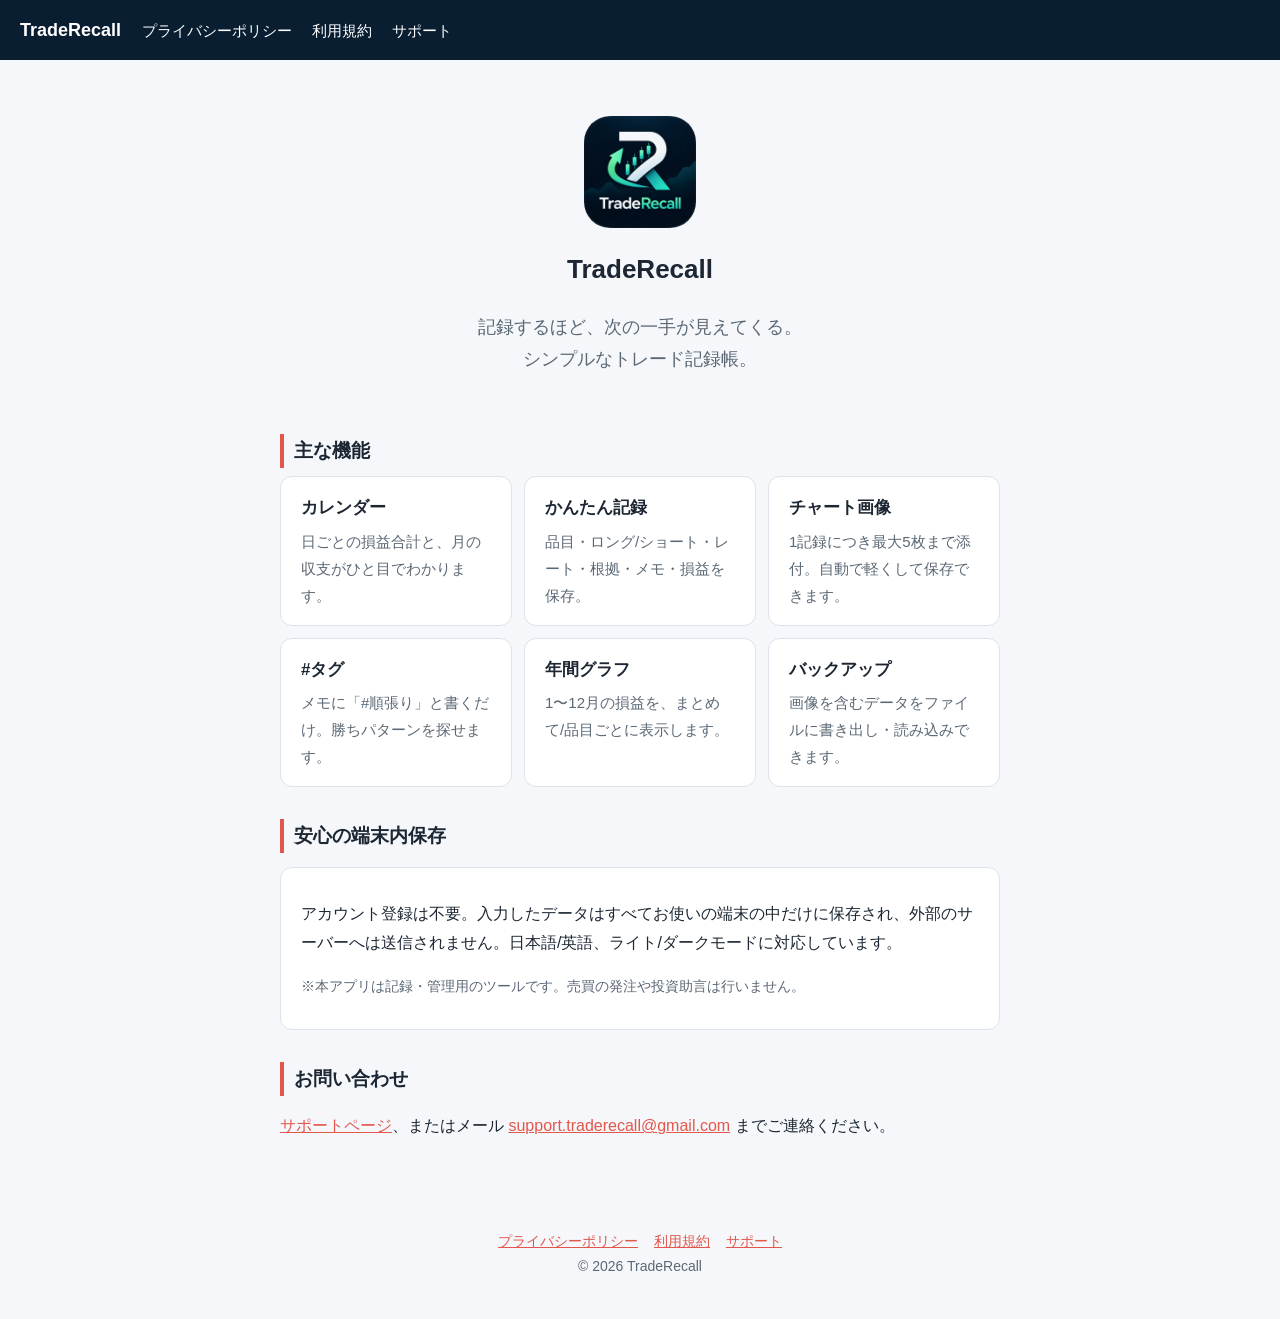
==== index.html @ aee0db61 "公開用ページを追加" ====
<!DOCTYPE html>
<html lang="ja">
<head>
<meta charset="utf-8">
<meta name="viewport" content="width=device-width, initial-scale=1">
<title>TradeRecall - トレード記録帳</title>
<meta name="description" content="TradeRecallは、トレードの損益・根拠・チャート画像を記録して振り返れる、端末内保存のトレード記録アプリです。">
<link rel="stylesheet" href="style.css">
</head>
<body>
<header class="site">
  <a class="brand" href="./">TradeRecall</a>
  <a href="privacy/">プライバシーポリシー</a>
  <a href="terms/">利用規約</a>
  <a href="support/">サポート</a>
</header>
<main>
  <section class="hero">
    <img src="icon.png" alt="TradeRecall アイコン" onerror="this.style.display='none'">
    <h1>TradeRecall</h1>
    <p class="lead">記録するほど、次の一手が見えてくる。<br>シンプルなトレード記録帳。</p>
  </section>

  <h2>主な機能</h2>
  <div class="grid">
    <div class="card"><h3>カレンダー</h3><p>日ごとの損益合計と、月の収支がひと目でわかります。</p></div>
    <div class="card"><h3>かんたん記録</h3><p>品目・ロング/ショート・レート・根拠・メモ・損益を保存。</p></div>
    <div class="card"><h3>チャート画像</h3><p>1記録につき最大5枚まで添付。自動で軽くして保存できます。</p></div>
    <div class="card"><h3>#タグ</h3><p>メモに「#順張り」と書くだけ。勝ちパターンを探せます。</p></div>
    <div class="card"><h3>年間グラフ</h3><p>1〜12月の損益を、まとめて/品目ごとに表示します。</p></div>
    <div class="card"><h3>バックアップ</h3><p>画像を含むデータをファイルに書き出し・読み込みできます。</p></div>
  </div>

  <h2>安心の端末内保存</h2>
  <div class="card">
    <p>アカウント登録は不要。入力したデータはすべてお使いの端末の中だけに保存され、外部のサーバーへは送信されません。日本語/英語、ライト/ダークモードに対応しています。</p>
    <p class="meta">※本アプリは記録・管理用のツールです。売買の発注や投資助言は行いません。</p>
  </div>

  <h2>お問い合わせ</h2>
  <p><a href="support/">サポートページ</a>、またはメール <a data-email href="mailto:support.traderecall@gmail.com">support.traderecall@gmail.com</a> までご連絡ください。</p>
</main>
<footer>
  <a href="privacy/">プライバシーポリシー</a><a href="terms/">利用規約</a><a href="support/">サポート</a>
  <div>© 2026 TradeRecall</div>
</footer>
<script src="config.js"></script>
<script src="site.js"></script>
</body>
</html>
---- style.css ----
:root { --navy: #0a1e32; --accent: #e2574c; --text: #1c2733; --sub: #5b6875; --bg: #f5f7fa; --card: #fff; --line: #dde3ea; }
@media (prefers-color-scheme: dark) {
  :root { --text: #e8edf2; --sub: #9aa8b5; --bg: #0a1e32; --card: #11293f; --line: #223d57; }
}
* { box-sizing: border-box; }
body { margin: 0; font-family: -apple-system, "Hiragino Sans", "Yu Gothic", "Noto Sans JP", sans-serif; line-height: 1.8; color: var(--text); background: var(--bg); }
header.site { background: var(--navy); color: #fff; padding: 14px 20px; }
header.site a { color: #fff; text-decoration: none; margin-right: 16px; font-size: 15px; }
header.site a.brand { font-weight: 700; font-size: 18px; }
main { max-width: 760px; margin: 0 auto; padding: 24px 20px 48px; }
h1 { font-size: 26px; margin: 8px 0 4px; }
h2 { font-size: 19px; margin: 32px 0 8px; padding-left: 10px; border-left: 4px solid var(--accent); }
p, li { font-size: 16px; }
a { color: var(--accent); }
.meta { color: var(--sub); font-size: 14px; }
.card { background: var(--card); border: 1px solid var(--line); border-radius: 12px; padding: 16px 20px; margin: 14px 0; }
.hero { text-align: center; padding: 32px 0 8px; }
.hero p.lead { font-size: 18px; color: var(--sub); }
.hero img { width: 112px; height: 112px; border-radius: 26px; }
.grid { display: grid; grid-template-columns: repeat(auto-fit, minmax(220px, 1fr)); gap: 12px; }
.grid .card { margin: 0; }
.grid h3 { margin: 0 0 4px; font-size: 17px; }
.grid p { margin: 0; font-size: 15px; color: var(--sub); }
details.card summary { cursor: pointer; font-weight: 700; }
footer { text-align: center; color: var(--sub); font-size: 14px; padding: 24px 20px 40px; }
footer a { margin: 0 8px; }
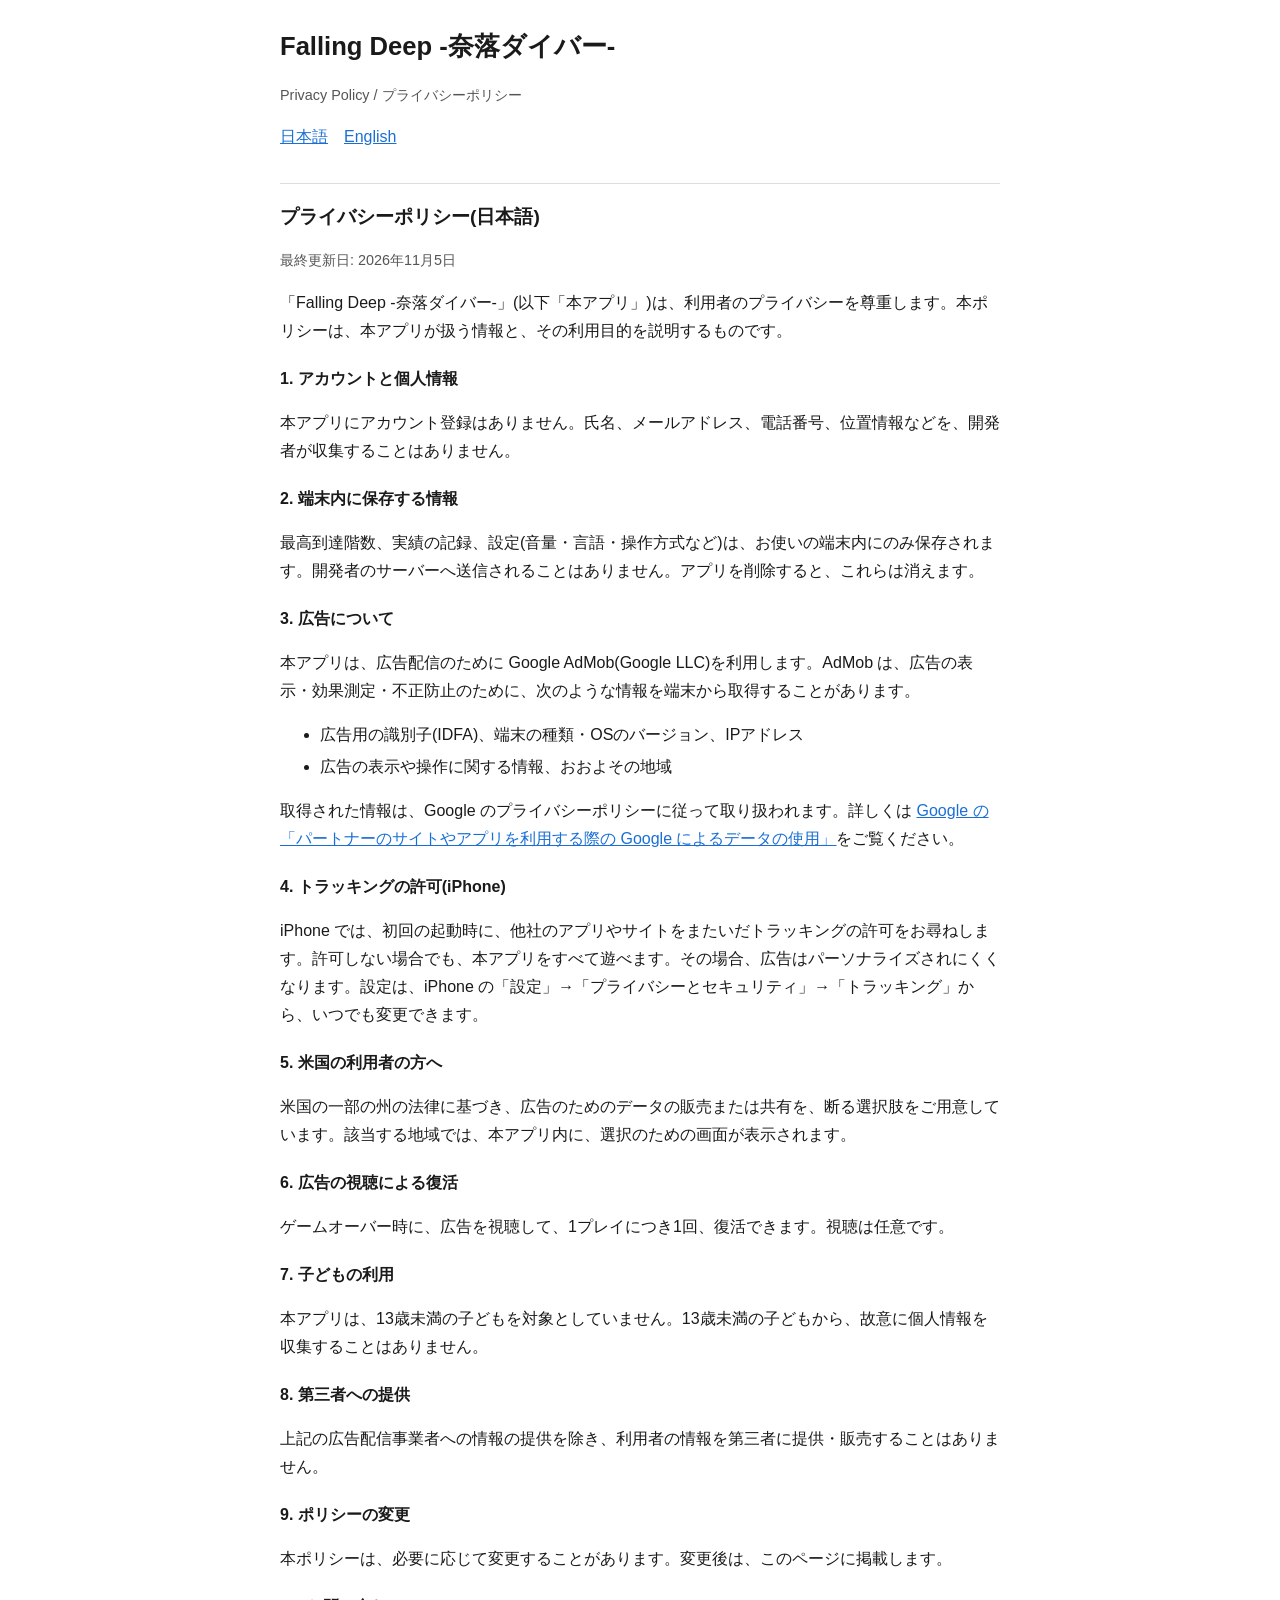
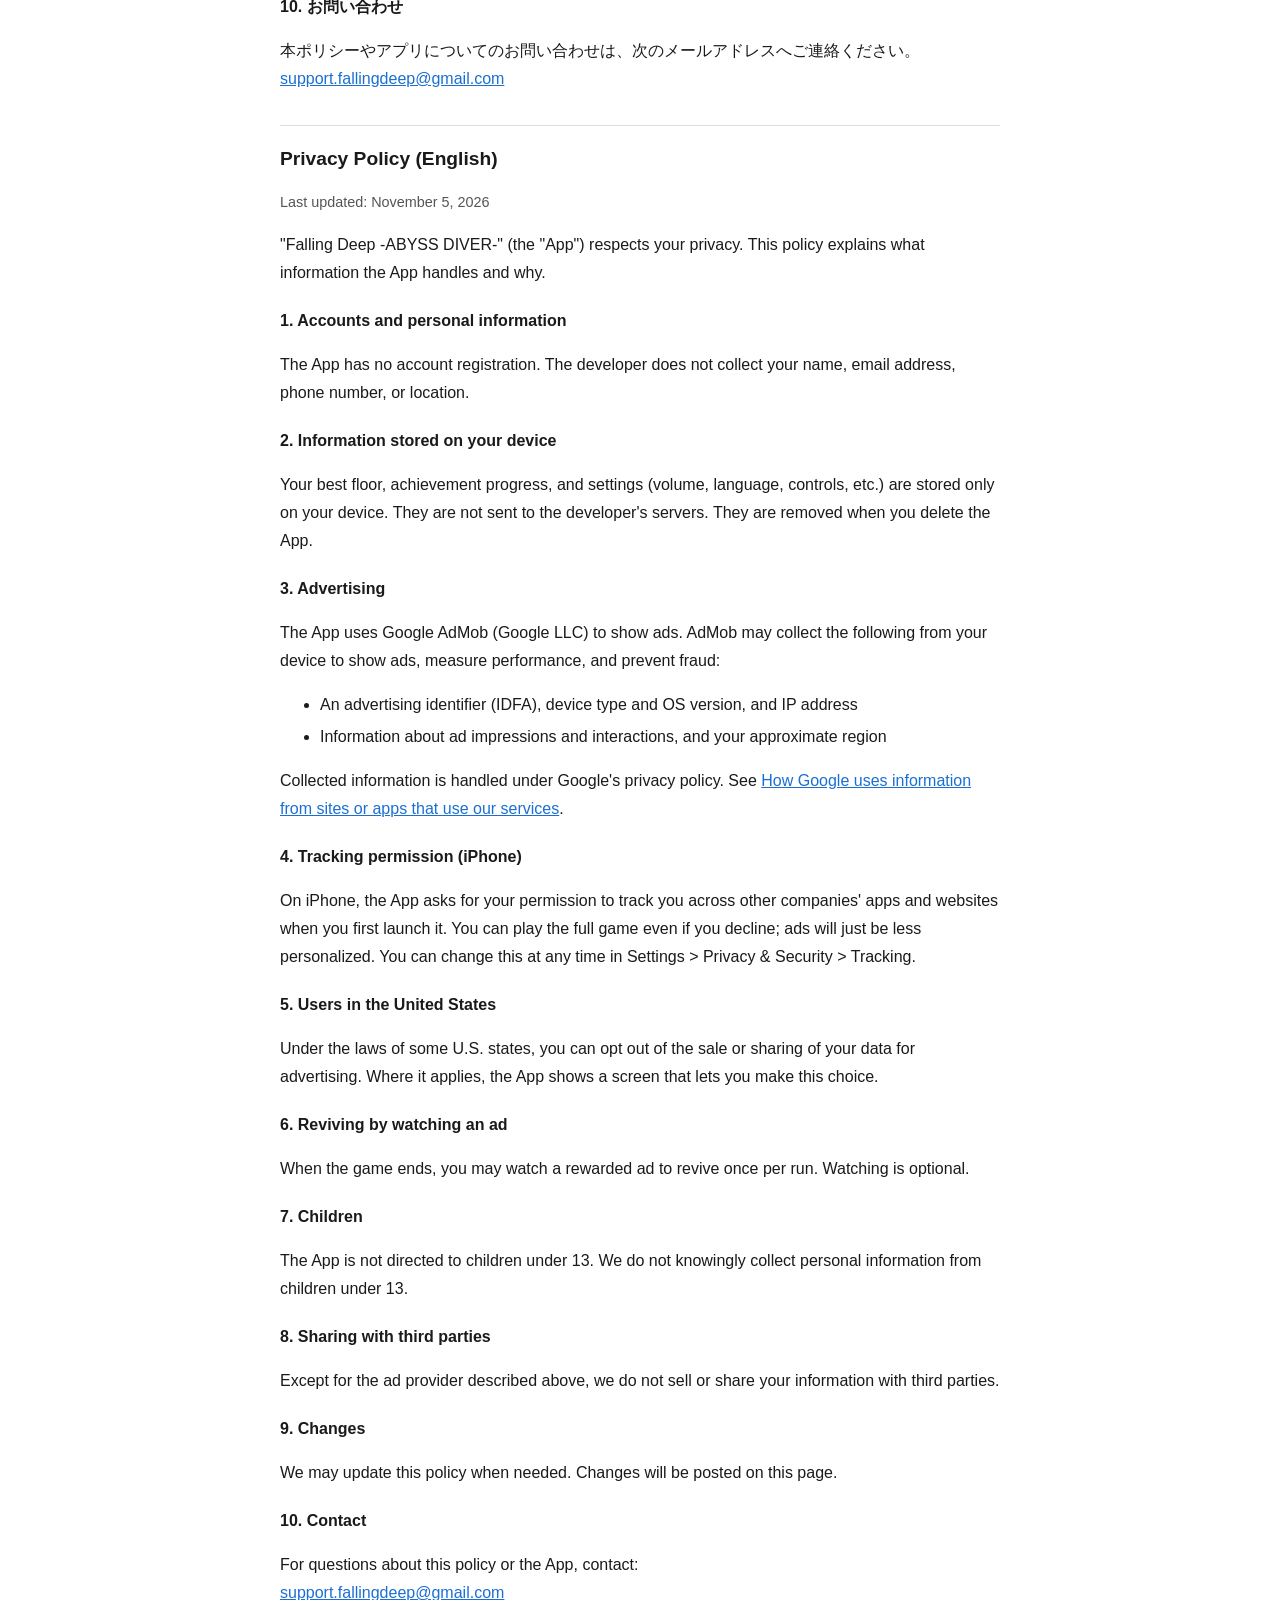
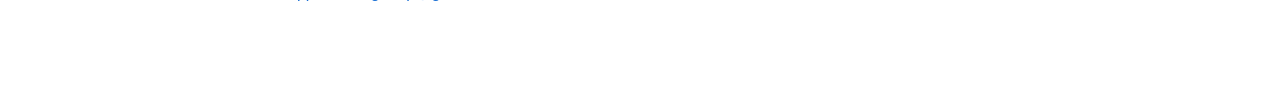
==== commit fd033981: "Add files via upload" ====
--- a/index.html
+++ b/index.html
@@ -1,50 +1,112 @@
-<!DOCTYPE html>
+<!doctype html>
 <html lang="ja">
 <head>
 <meta charset="utf-8">
 <meta name="viewport" content="width=device-width, initial-scale=1">
-<title>TradeRecall - トレード記録帳</title>
-<meta name="description" content="TradeRecallは、トレードの損益・根拠・チャート画像を記録して振り返れる、端末内保存のトレード記録アプリです。">
-<link rel="stylesheet" href="style.css">
+<title>Falling Deep - Privacy Policy / プライバシーポリシー</title>
+<style>
+  :root { --bg:#fff; --fg:#1a1a1a; --dim:#555; --line:#ddd; --accent:#1a6fd4; }
+  @media (prefers-color-scheme: dark) { :root { --bg:#111; --fg:#e8e8e8; --dim:#aaa; --line:#333; --accent:#6fb0ff; } }
+  body { background:var(--bg); color:var(--fg); font:16px/1.75 -apple-system, "Segoe UI", "Hiragino Sans", "Yu Gothic", sans-serif; margin:0; }
+  main { max-width:720px; margin:0 auto; padding:24px 16px 64px; }
+  h1 { font-size:1.6rem; margin:0 0 4px; }
+  h2 { font-size:1.2rem; margin:32px 0 8px; padding-top:16px; border-top:1px solid var(--line); }
+  h3 { font-size:1rem; margin:20px 0 4px; }
+  a { color:var(--accent); }
+  .dim { color:var(--dim); font-size:.9rem; }
+  nav a { margin-right:16px; }
+  li { margin:4px 0; }
+</style>
 </head>
 <body>
-<header class="site">
-  <a class="brand" href="./">TradeRecall</a>
-  <a href="privacy/">プライバシーポリシー</a>
-  <a href="terms/">利用規約</a>
-  <a href="support/">サポート</a>
-</header>
 <main>
-  <section class="hero">
-    <img src="icon.png" alt="TradeRecall アイコン" onerror="this.style.display='none'">
-    <h1>TradeRecall</h1>
-    <p class="lead">記録するほど、次の一手が見えてくる。<br>シンプルなトレード記録帳。</p>
-  </section>
+<h1>Falling Deep -奈落ダイバー-</h1>
+<p class="dim">Privacy Policy / プライバシーポリシー</p>
+<nav><a href="#ja">日本語</a><a href="#en">English</a></nav>
 
-  <h2>主な機能</h2>
-  <div class="grid">
-    <div class="card"><h3>カレンダー</h3><p>日ごとの損益合計と、月の収支がひと目でわかります。</p></div>
-    <div class="card"><h3>かんたん記録</h3><p>品目・ロング/ショート・レート・根拠・メモ・損益を保存。</p></div>
-    <div class="card"><h3>チャート画像</h3><p>1記録につき最大5枚まで添付。自動で軽くして保存できます。</p></div>
-    <div class="card"><h3>#タグ</h3><p>メモに「#順張り」と書くだけ。勝ちパターンを探せます。</p></div>
-    <div class="card"><h3>年間グラフ</h3><p>1〜12月の損益を、まとめて/品目ごとに表示します。</p></div>
-    <div class="card"><h3>バックアップ</h3><p>画像を含むデータをファイルに書き出し・読み込みできます。</p></div>
-  </div>
+<section id="ja">
+<h2>プライバシーポリシー(日本語)</h2>
+<p class="dim">最終更新日: 2026年11月5日</p>
+<p>「Falling Deep -奈落ダイバー-」(以下「本アプリ」)は、利用者のプライバシーを尊重します。本ポリシーは、本アプリが扱う情報と、その利用目的を説明するものです。</p>
 
-  <h2>安心の端末内保存</h2>
-  <div class="card">
-    <p>アカウント登録は不要。入力したデータはすべてお使いの端末の中だけに保存され、外部のサーバーへは送信されません。日本語/英語、ライト/ダークモードに対応しています。</p>
-    <p class="meta">※本アプリは記録・管理用のツールです。売買の発注や投資助言は行いません。</p>
-  </div>
+<h3>1. アカウントと個人情報</h3>
+<p>本アプリにアカウント登録はありません。氏名、メールアドレス、電話番号、位置情報などを、開発者が収集することはありません。</p>
 
-  <h2>お問い合わせ</h2>
-  <p><a href="support/">サポートページ</a>、またはメール <a data-email href="mailto:support.traderecall@gmail.com">support.traderecall@gmail.com</a> までご連絡ください。</p>
+<h3>2. 端末内に保存する情報</h3>
+<p>最高到達階数、実績の記録、設定(音量・言語・操作方式など)は、お使いの端末内にのみ保存されます。開発者のサーバーへ送信されることはありません。アプリを削除すると、これらは消えます。</p>
+
+<h3>3. 広告について</h3>
+<p>本アプリは、広告配信のために Google AdMob(Google LLC)を利用します。AdMob は、広告の表示・効果測定・不正防止のために、次のような情報を端末から取得することがあります。</p>
+<ul>
+  <li>広告用の識別子(IDFA)、端末の種類・OSのバージョン、IPアドレス</li>
+  <li>広告の表示や操作に関する情報、おおよその地域</li>
+</ul>
+<p>取得された情報は、Google のプライバシーポリシーに従って取り扱われます。詳しくは <a href="https://policies.google.com/technologies/partner-sites">Google の「パートナーのサイトやアプリを利用する際の Google によるデータの使用」</a>をご覧ください。</p>
+
+<h3>4. トラッキングの許可(iPhone)</h3>
+<p>iPhone では、初回の起動時に、他社のアプリやサイトをまたいだトラッキングの許可をお尋ねします。許可しない場合でも、本アプリをすべて遊べます。その場合、広告はパーソナライズされにくくなります。設定は、iPhone の「設定」→「プライバシーとセキュリティ」→「トラッキング」から、いつでも変更できます。</p>
+
+<h3>5. 米国の利用者の方へ</h3>
+<p>米国の一部の州の法律に基づき、広告のためのデータの販売または共有を、断る選択肢をご用意しています。該当する地域では、本アプリ内に、選択のための画面が表示されます。</p>
+
+<h3>6. 広告の視聴による復活</h3>
+<p>ゲームオーバー時に、広告を視聴して、1プレイにつき1回、復活できます。視聴は任意です。</p>
+
+<h3>7. 子どもの利用</h3>
+<p>本アプリは、13歳未満の子どもを対象としていません。13歳未満の子どもから、故意に個人情報を収集することはありません。</p>
+
+<h3>8. 第三者への提供</h3>
+<p>上記の広告配信事業者への情報の提供を除き、利用者の情報を第三者に提供・販売することはありません。</p>
+
+<h3>9. ポリシーの変更</h3>
+<p>本ポリシーは、必要に応じて変更することがあります。変更後は、このページに掲載します。</p>
+
+<h3>10. お問い合わせ</h3>
+<p>本ポリシーやアプリについてのお問い合わせは、次のメールアドレスへご連絡ください。<br>
+<a href="mailto:support.fallingdeep@gmail.com">support.fallingdeep@gmail.com</a></p>
+</section>
+
+<section id="en">
+<h2>Privacy Policy (English)</h2>
+<p class="dim">Last updated: November 5, 2026</p>
+<p>"Falling Deep -ABYSS DIVER-" (the "App") respects your privacy. This policy explains what information the App handles and why.</p>
+
+<h3>1. Accounts and personal information</h3>
+<p>The App has no account registration. The developer does not collect your name, email address, phone number, or location.</p>
+
+<h3>2. Information stored on your device</h3>
+<p>Your best floor, achievement progress, and settings (volume, language, controls, etc.) are stored only on your device. They are not sent to the developer's servers. They are removed when you delete the App.</p>
+
+<h3>3. Advertising</h3>
+<p>The App uses Google AdMob (Google LLC) to show ads. AdMob may collect the following from your device to show ads, measure performance, and prevent fraud:</p>
+<ul>
+  <li>An advertising identifier (IDFA), device type and OS version, and IP address</li>
+  <li>Information about ad impressions and interactions, and your approximate region</li>
+</ul>
+<p>Collected information is handled under Google's privacy policy. See <a href="https://policies.google.com/technologies/partner-sites">How Google uses information from sites or apps that use our services</a>.</p>
+
+<h3>4. Tracking permission (iPhone)</h3>
+<p>On iPhone, the App asks for your permission to track you across other companies' apps and websites when you first launch it. You can play the full game even if you decline; ads will just be less personalized. You can change this at any time in Settings &gt; Privacy &amp; Security &gt; Tracking.</p>
+
+<h3>5. Users in the United States</h3>
+<p>Under the laws of some U.S. states, you can opt out of the sale or sharing of your data for advertising. Where it applies, the App shows a screen that lets you make this choice.</p>
+
+<h3>6. Reviving by watching an ad</h3>
+<p>When the game ends, you may watch a rewarded ad to revive once per run. Watching is optional.</p>
+
+<h3>7. Children</h3>
+<p>The App is not directed to children under 13. We do not knowingly collect personal information from children under 13.</p>
+
+<h3>8. Sharing with third parties</h3>
+<p>Except for the ad provider described above, we do not sell or share your information with third parties.</p>
+
+<h3>9. Changes</h3>
+<p>We may update this policy when needed. Changes will be posted on this page.</p>
+
+<h3>10. Contact</h3>
+<p>For questions about this policy or the App, contact:<br>
+<a href="mailto:support.fallingdeep@gmail.com">support.fallingdeep@gmail.com</a></p>
+</section>
 </main>
-<footer>
-  <a href="privacy/">プライバシーポリシー</a><a href="terms/">利用規約</a><a href="support/">サポート</a>
-  <div>© 2026 TradeRecall</div>
-</footer>
-<script src="config.js"></script>
-<script src="site.js"></script>
 </body>
 </html>
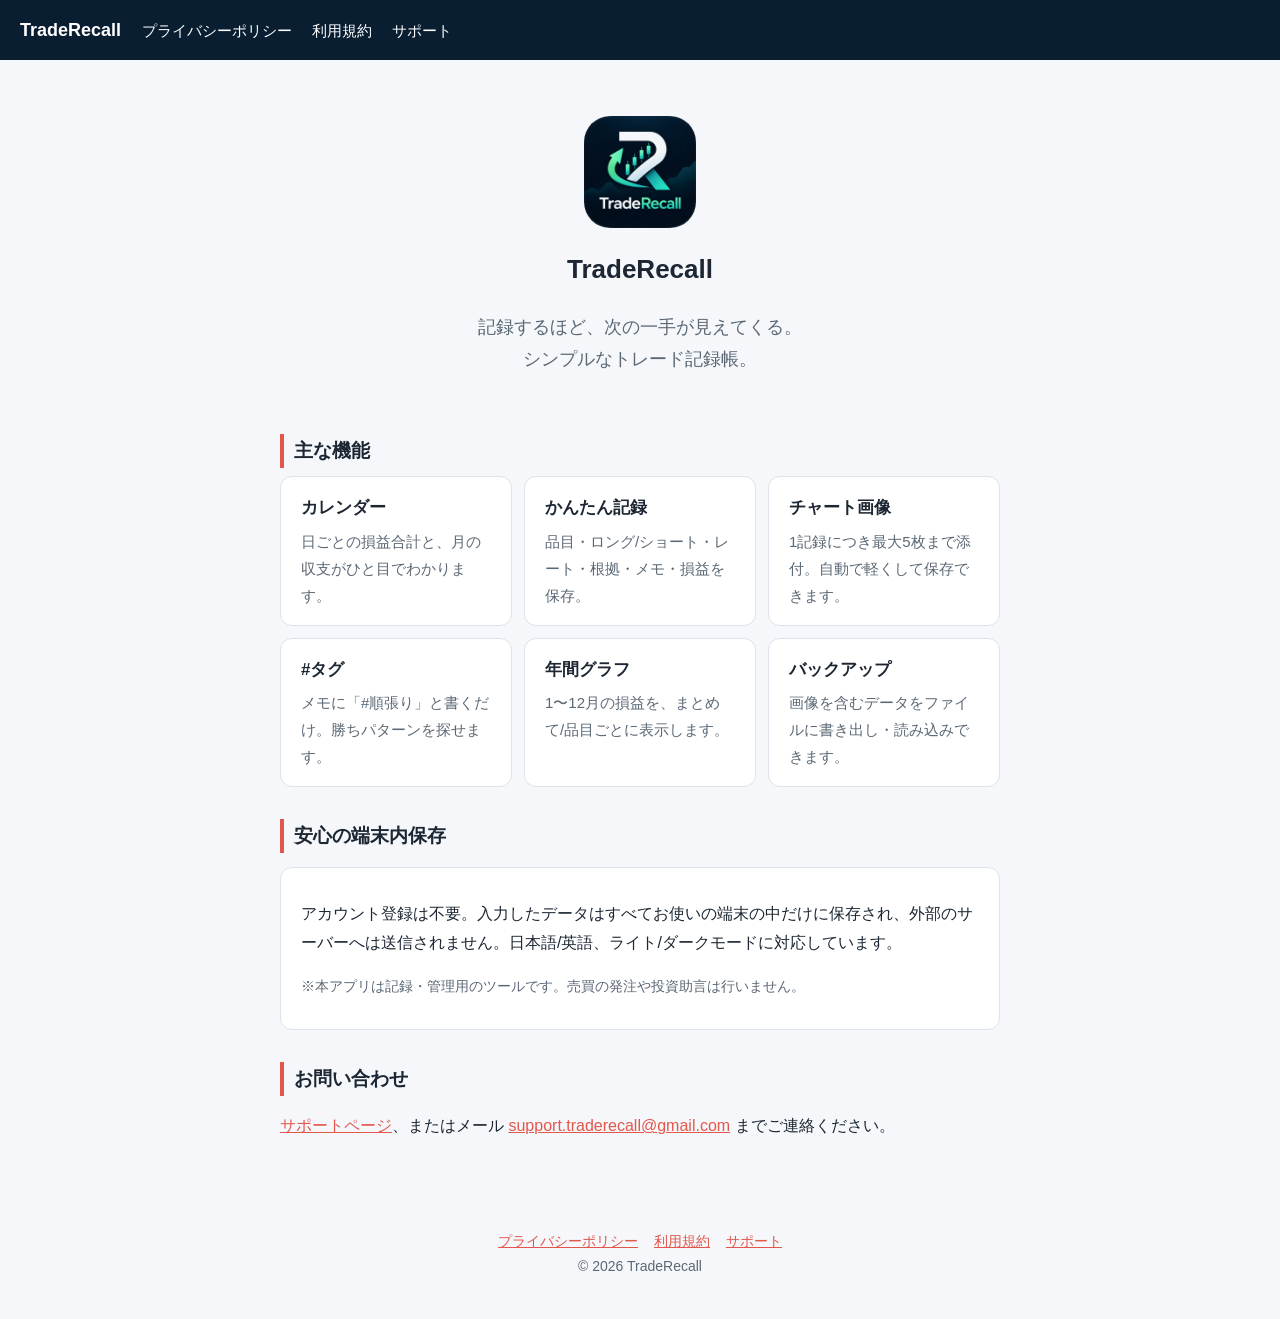
==== commit 93f0ed3c: "トップページ(index.html)を元に戻す" ====
--- a/index.html
+++ b/index.html
@@ -1,112 +1,50 @@
-<!doctype html>
+<!DOCTYPE html>
 <html lang="ja">
 <head>
 <meta charset="utf-8">
 <meta name="viewport" content="width=device-width, initial-scale=1">
-<title>Falling Deep - Privacy Policy / プライバシーポリシー</title>
-<style>
-  :root { --bg:#fff; --fg:#1a1a1a; --dim:#555; --line:#ddd; --accent:#1a6fd4; }
-  @media (prefers-color-scheme: dark) { :root { --bg:#111; --fg:#e8e8e8; --dim:#aaa; --line:#333; --accent:#6fb0ff; } }
-  body { background:var(--bg); color:var(--fg); font:16px/1.75 -apple-system, "Segoe UI", "Hiragino Sans", "Yu Gothic", sans-serif; margin:0; }
-  main { max-width:720px; margin:0 auto; padding:24px 16px 64px; }
-  h1 { font-size:1.6rem; margin:0 0 4px; }
-  h2 { font-size:1.2rem; margin:32px 0 8px; padding-top:16px; border-top:1px solid var(--line); }
-  h3 { font-size:1rem; margin:20px 0 4px; }
-  a { color:var(--accent); }
-  .dim { color:var(--dim); font-size:.9rem; }
-  nav a { margin-right:16px; }
-  li { margin:4px 0; }
-</style>
+<title>TradeRecall - トレード記録帳</title>
+<meta name="description" content="TradeRecallは、トレードの損益・根拠・チャート画像を記録して振り返れる、端末内保存のトレード記録アプリです。">
+<link rel="stylesheet" href="style.css">
 </head>
 <body>
+<header class="site">
+  <a class="brand" href="./">TradeRecall</a>
+  <a href="privacy/">プライバシーポリシー</a>
+  <a href="terms/">利用規約</a>
+  <a href="support/">サポート</a>
+</header>
 <main>
-<h1>Falling Deep -奈落ダイバー-</h1>
-<p class="dim">Privacy Policy / プライバシーポリシー</p>
-<nav><a href="#ja">日本語</a><a href="#en">English</a></nav>
+  <section class="hero">
+    <img src="icon.png" alt="TradeRecall アイコン" onerror="this.style.display='none'">
+    <h1>TradeRecall</h1>
+    <p class="lead">記録するほど、次の一手が見えてくる。<br>シンプルなトレード記録帳。</p>
+  </section>
 
-<section id="ja">
-<h2>プライバシーポリシー(日本語)</h2>
-<p class="dim">最終更新日: 2026年11月5日</p>
-<p>「Falling Deep -奈落ダイバー-」(以下「本アプリ」)は、利用者のプライバシーを尊重します。本ポリシーは、本アプリが扱う情報と、その利用目的を説明するものです。</p>
+  <h2>主な機能</h2>
+  <div class="grid">
+    <div class="card"><h3>カレンダー</h3><p>日ごとの損益合計と、月の収支がひと目でわかります。</p></div>
+    <div class="card"><h3>かんたん記録</h3><p>品目・ロング/ショート・レート・根拠・メモ・損益を保存。</p></div>
+    <div class="card"><h3>チャート画像</h3><p>1記録につき最大5枚まで添付。自動で軽くして保存できます。</p></div>
+    <div class="card"><h3>#タグ</h3><p>メモに「#順張り」と書くだけ。勝ちパターンを探せます。</p></div>
+    <div class="card"><h3>年間グラフ</h3><p>1〜12月の損益を、まとめて/品目ごとに表示します。</p></div>
+    <div class="card"><h3>バックアップ</h3><p>画像を含むデータをファイルに書き出し・読み込みできます。</p></div>
+  </div>
 
-<h3>1. アカウントと個人情報</h3>
-<p>本アプリにアカウント登録はありません。氏名、メールアドレス、電話番号、位置情報などを、開発者が収集することはありません。</p>
+  <h2>安心の端末内保存</h2>
+  <div class="card">
+    <p>アカウント登録は不要。入力したデータはすべてお使いの端末の中だけに保存され、外部のサーバーへは送信されません。日本語/英語、ライト/ダークモードに対応しています。</p>
+    <p class="meta">※本アプリは記録・管理用のツールです。売買の発注や投資助言は行いません。</p>
+  </div>
 
-<h3>2. 端末内に保存する情報</h3>
-<p>最高到達階数、実績の記録、設定(音量・言語・操作方式など)は、お使いの端末内にのみ保存されます。開発者のサーバーへ送信されることはありません。アプリを削除すると、これらは消えます。</p>
-
-<h3>3. 広告について</h3>
-<p>本アプリは、広告配信のために Google AdMob(Google LLC)を利用します。AdMob は、広告の表示・効果測定・不正防止のために、次のような情報を端末から取得することがあります。</p>
-<ul>
-  <li>広告用の識別子(IDFA)、端末の種類・OSのバージョン、IPアドレス</li>
-  <li>広告の表示や操作に関する情報、おおよその地域</li>
-</ul>
-<p>取得された情報は、Google のプライバシーポリシーに従って取り扱われます。詳しくは <a href="https://policies.google.com/technologies/partner-sites">Google の「パートナーのサイトやアプリを利用する際の Google によるデータの使用」</a>をご覧ください。</p>
-
-<h3>4. トラッキングの許可(iPhone)</h3>
-<p>iPhone では、初回の起動時に、他社のアプリやサイトをまたいだトラッキングの許可をお尋ねします。許可しない場合でも、本アプリをすべて遊べます。その場合、広告はパーソナライズされにくくなります。設定は、iPhone の「設定」→「プライバシーとセキュリティ」→「トラッキング」から、いつでも変更できます。</p>
-
-<h3>5. 米国の利用者の方へ</h3>
-<p>米国の一部の州の法律に基づき、広告のためのデータの販売または共有を、断る選択肢をご用意しています。該当する地域では、本アプリ内に、選択のための画面が表示されます。</p>
-
-<h3>6. 広告の視聴による復活</h3>
-<p>ゲームオーバー時に、広告を視聴して、1プレイにつき1回、復活できます。視聴は任意です。</p>
-
-<h3>7. 子どもの利用</h3>
-<p>本アプリは、13歳未満の子どもを対象としていません。13歳未満の子どもから、故意に個人情報を収集することはありません。</p>
-
-<h3>8. 第三者への提供</h3>
-<p>上記の広告配信事業者への情報の提供を除き、利用者の情報を第三者に提供・販売することはありません。</p>
-
-<h3>9. ポリシーの変更</h3>
-<p>本ポリシーは、必要に応じて変更することがあります。変更後は、このページに掲載します。</p>
-
-<h3>10. お問い合わせ</h3>
-<p>本ポリシーやアプリについてのお問い合わせは、次のメールアドレスへご連絡ください。<br>
-<a href="mailto:support.fallingdeep@gmail.com">support.fallingdeep@gmail.com</a></p>
-</section>
-
-<section id="en">
-<h2>Privacy Policy (English)</h2>
-<p class="dim">Last updated: November 5, 2026</p>
-<p>"Falling Deep -ABYSS DIVER-" (the "App") respects your privacy. This policy explains what information the App handles and why.</p>
-
-<h3>1. Accounts and personal information</h3>
-<p>The App has no account registration. The developer does not collect your name, email address, phone number, or location.</p>
-
-<h3>2. Information stored on your device</h3>
-<p>Your best floor, achievement progress, and settings (volume, language, controls, etc.) are stored only on your device. They are not sent to the developer's servers. They are removed when you delete the App.</p>
-
-<h3>3. Advertising</h3>
-<p>The App uses Google AdMob (Google LLC) to show ads. AdMob may collect the following from your device to show ads, measure performance, and prevent fraud:</p>
-<ul>
-  <li>An advertising identifier (IDFA), device type and OS version, and IP address</li>
-  <li>Information about ad impressions and interactions, and your approximate region</li>
-</ul>
-<p>Collected information is handled under Google's privacy policy. See <a href="https://policies.google.com/technologies/partner-sites">How Google uses information from sites or apps that use our services</a>.</p>
-
-<h3>4. Tracking permission (iPhone)</h3>
-<p>On iPhone, the App asks for your permission to track you across other companies' apps and websites when you first launch it. You can play the full game even if you decline; ads will just be less personalized. You can change this at any time in Settings &gt; Privacy &amp; Security &gt; Tracking.</p>
-
-<h3>5. Users in the United States</h3>
-<p>Under the laws of some U.S. states, you can opt out of the sale or sharing of your data for advertising. Where it applies, the App shows a screen that lets you make this choice.</p>
-
-<h3>6. Reviving by watching an ad</h3>
-<p>When the game ends, you may watch a rewarded ad to revive once per run. Watching is optional.</p>
-
-<h3>7. Children</h3>
-<p>The App is not directed to children under 13. We do not knowingly collect personal information from children under 13.</p>
-
-<h3>8. Sharing with third parties</h3>
-<p>Except for the ad provider described above, we do not sell or share your information with third parties.</p>
-
-<h3>9. Changes</h3>
-<p>We may update this policy when needed. Changes will be posted on this page.</p>
-
-<h3>10. Contact</h3>
-<p>For questions about this policy or the App, contact:<br>
-<a href="mailto:support.fallingdeep@gmail.com">support.fallingdeep@gmail.com</a></p>
-</section>
+  <h2>お問い合わせ</h2>
+  <p><a href="support/">サポートページ</a>、またはメール <a data-email href="mailto:support.traderecall@gmail.com">support.traderecall@gmail.com</a> までご連絡ください。</p>
 </main>
+<footer>
+  <a href="privacy/">プライバシーポリシー</a><a href="terms/">利用規約</a><a href="support/">サポート</a>
+  <div>© 2026 TradeRecall</div>
+</footer>
+<script src="config.js"></script>
+<script src="site.js"></script>
 </body>
 </html>
--- a/style.css
+++ b/style.css
@@ -0,0 +1,26 @@
+:root { --navy: #0a1e32; --accent: #e2574c; --text: #1c2733; --sub: #5b6875; --bg: #f5f7fa; --card: #fff; --line: #dde3ea; }
+@media (prefers-color-scheme: dark) {
+  :root { --text: #e8edf2; --sub: #9aa8b5; --bg: #0a1e32; --card: #11293f; --line: #223d57; }
+}
+* { box-sizing: border-box; }
+body { margin: 0; font-family: -apple-system, "Hiragino Sans", "Yu Gothic", "Noto Sans JP", sans-serif; line-height: 1.8; color: var(--text); background: var(--bg); }
+header.site { background: var(--navy); color: #fff; padding: 14px 20px; }
+header.site a { color: #fff; text-decoration: none; margin-right: 16px; font-size: 15px; }
+header.site a.brand { font-weight: 700; font-size: 18px; }
+main { max-width: 760px; margin: 0 auto; padding: 24px 20px 48px; }
+h1 { font-size: 26px; margin: 8px 0 4px; }
+h2 { font-size: 19px; margin: 32px 0 8px; padding-left: 10px; border-left: 4px solid var(--accent); }
+p, li { font-size: 16px; }
+a { color: var(--accent); }
+.meta { color: var(--sub); font-size: 14px; }
+.card { background: var(--card); border: 1px solid var(--line); border-radius: 12px; padding: 16px 20px; margin: 14px 0; }
+.hero { text-align: center; padding: 32px 0 8px; }
+.hero p.lead { font-size: 18px; color: var(--sub); }
+.hero img { width: 112px; height: 112px; border-radius: 26px; }
+.grid { display: grid; grid-template-columns: repeat(auto-fit, minmax(220px, 1fr)); gap: 12px; }
+.grid .card { margin: 0; }
+.grid h3 { margin: 0 0 4px; font-size: 17px; }
+.grid p { margin: 0; font-size: 15px; color: var(--sub); }
+details.card summary { cursor: pointer; font-weight: 700; }
+footer { text-align: center; color: var(--sub); font-size: 14px; padding: 24px 20px 40px; }
+footer a { margin: 0 8px; }
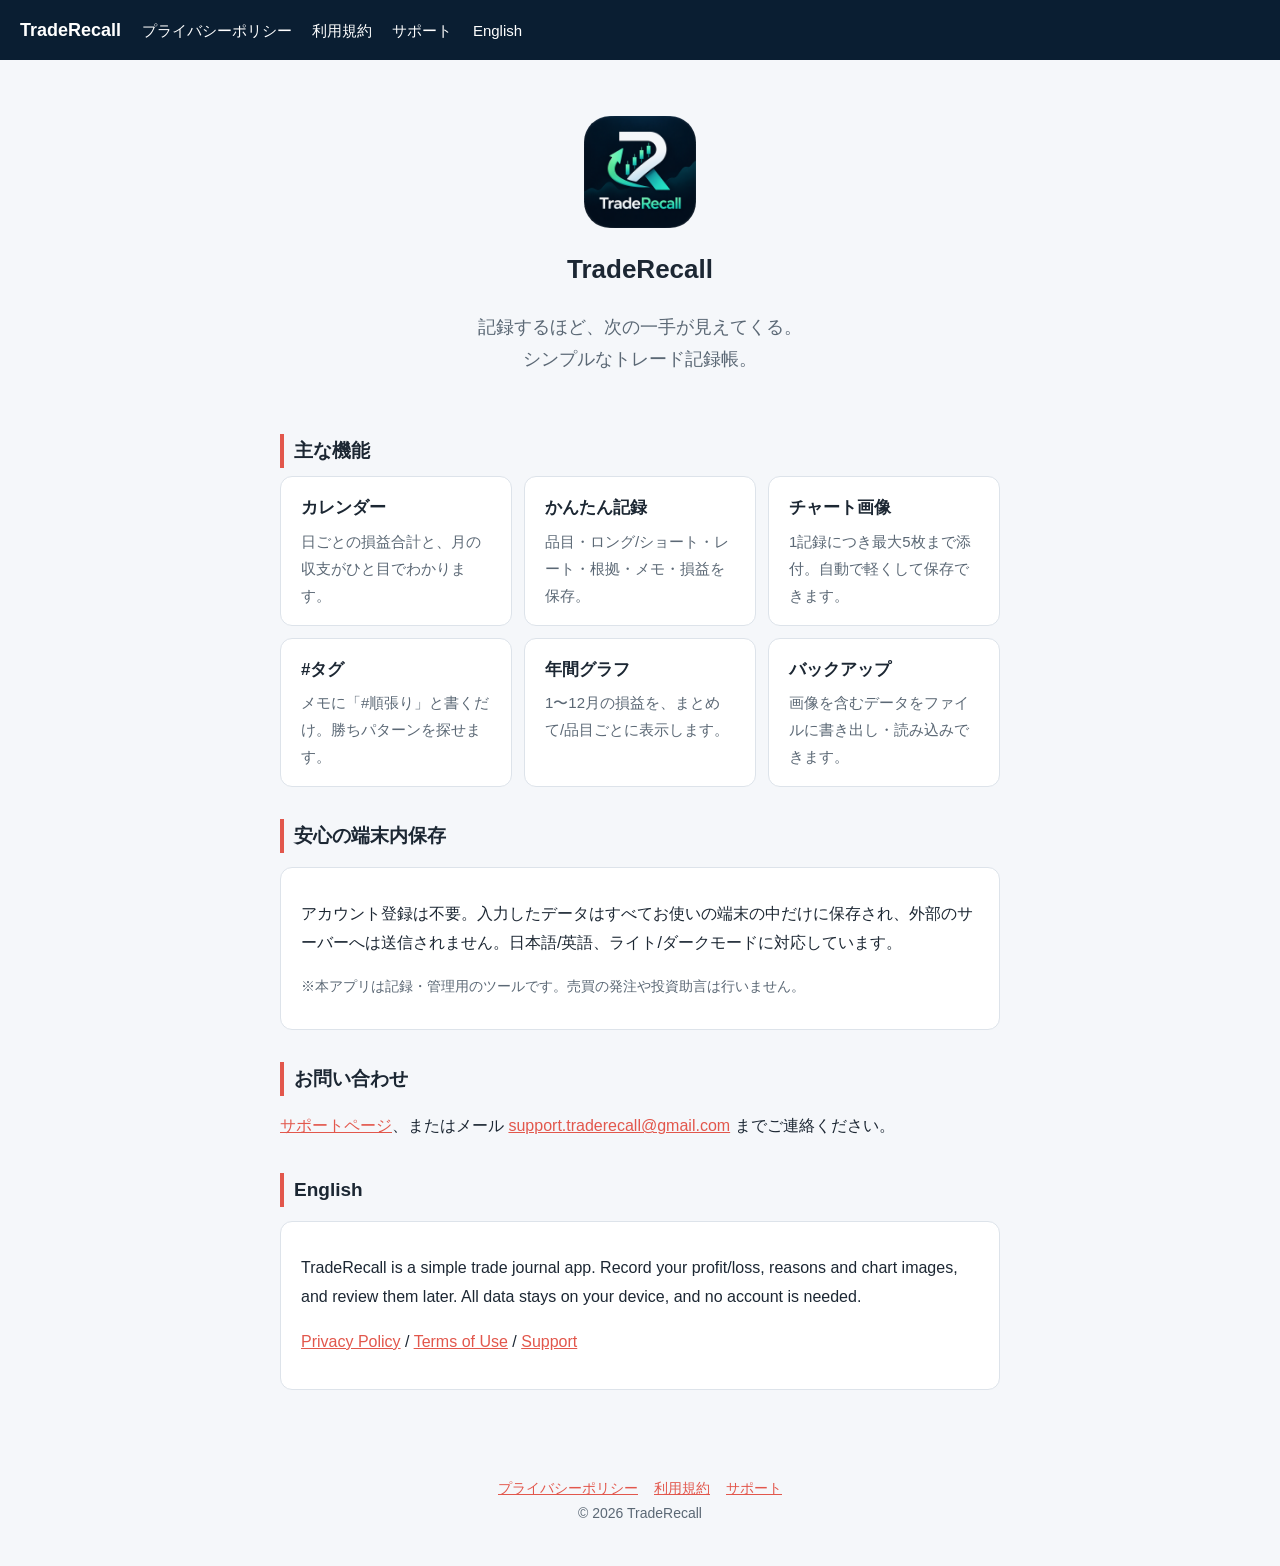
==== commit afe5933a: "トップページに英語の案内を追加 Co-Authored-By: Claude Sonnet 5.5 <noreply@anthropic.com>" ====
--- a/index.html
+++ b/index.html
@@ -13,6 +13,7 @@
   <a href="privacy/">プライバシーポリシー</a>
   <a href="terms/">利用規約</a>
   <a href="support/">サポート</a>
+  <a href="#english">English</a>
 </header>
 <main>
   <section class="hero">
@@ -39,6 +40,12 @@
 
   <h2>お問い合わせ</h2>
   <p><a href="support/">サポートページ</a>、またはメール <a data-email href="mailto:support.traderecall@gmail.com">support.traderecall@gmail.com</a> までご連絡ください。</p>
+
+  <h2 id="english">English</h2>
+  <div class="card">
+    <p>TradeRecall is a simple trade journal app. Record your profit/loss, reasons and chart images, and review them later. All data stays on your device, and no account is needed.</p>
+    <p><a href="privacy/en/">Privacy Policy</a> / <a href="terms/en/">Terms of Use</a> / <a href="support/en/">Support</a></p>
+  </div>
 </main>
 <footer>
   <a href="privacy/">プライバシーポリシー</a><a href="terms/">利用規約</a><a href="support/">サポート</a>
